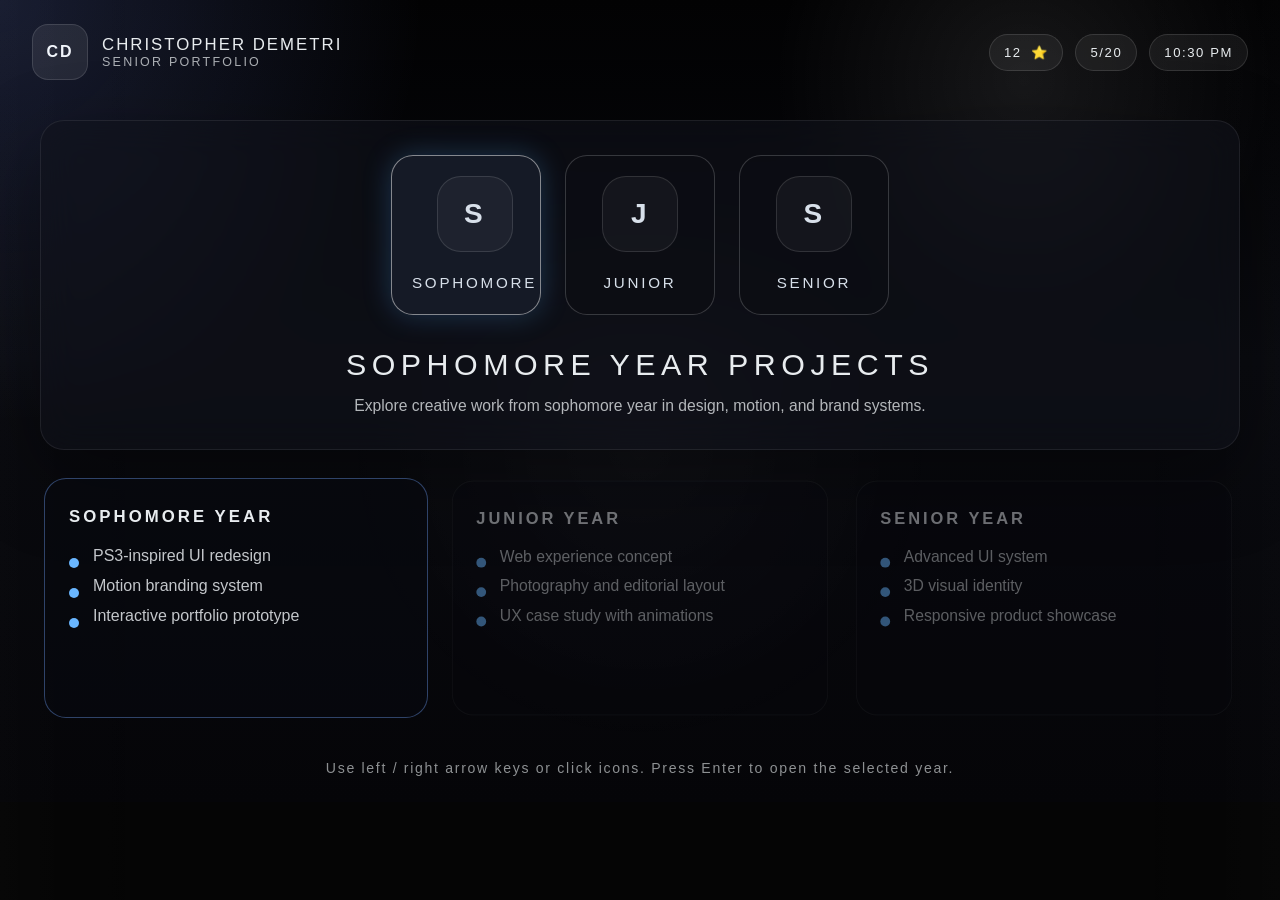
==== index.html @ c3698397 "first commit" ====
<!DOCTYPE html>
<html lang="en">
<head>
  <meta charset="UTF-8">
  <meta name="viewport" content="width=device-width, initial-scale=1.0">
  <title>Christopher Demetri Portfolio</title>
  <link rel="stylesheet" href="style.css">
</head>
<body>
  <div class="background-layer"></div>
  <header class="topbar">
    <div class="profile-block">
      <div class="profile-icon">CD</div>
      <div>
        <div class="profile-name">Christopher Demetri</div>
        <div class="profile-sub">Senior Portfolio</div>
      </div>
    </div>
    <div class="status-block">
      <div class="status-chip">12 <span>⭐</span></div>
      <div class="status-chip">5/20</div>
      <div class="status-chip">10:30 PM</div>
    </div>
  </header>

  <main class="home-screen">
    <section class="xmb-panel">
      <div class="xmb-row" role="list">
        <button class="xmb-item selected" data-year="sophomore" aria-selected="true" role="listitem">
          <span class="xmb-icon">S</span>
          <span class="xmb-label">Sophomore</span>
        </button>
        <button class="xmb-item" data-year="junior" role="listitem">
          <span class="xmb-icon">J</span>
          <span class="xmb-label">Junior</span>
        </button>
        <button class="xmb-item" data-year="senior" role="listitem">
          <span class="xmb-icon">S</span>
          <span class="xmb-label">Senior</span>
        </button>
      </div>

      <div class="xmb-detail">
        <div class="xmb-hero">Sophomore Year Projects</div>
        <div class="xmb-copy">Explore creative work from sophomore year in design, motion, and brand systems.</div>
      </div>
    </section>

    <section class="project-grid">
      <article class="project-card active" data-year="sophomore">
        <h2>SOPHOMORE YEAR</h2>
        <ul>
          <li>PS3-inspired UI redesign</li>
          <li>Motion branding system</li>
          <li>Interactive portfolio prototype</li>
        </ul>
      </article>

      <article class="project-card" data-year="junior">
        <h2>JUNIOR YEAR</h2>
        <ul>
          <li>Web experience concept</li>
          <li>Photography and editorial layout</li>
          <li>UX case study with animations</li>
        </ul>
      </article>

      <article class="project-card" data-year="senior">
        <h2>SENIOR YEAR</h2>
        <ul>
          <li>Advanced UI system</li>
          <li>3D visual identity</li>
          <li>Responsive product showcase</li>
        </ul>
      </article>
    </section>
  </main>

  <footer class="footer-bar">Use left / right arrow keys or click icons. Press Enter to open the selected year.</footer>

  <script src="script.js"></script>
</body>
</html>
---- style.css ----
:root {
  color-scheme: dark;
  font-family: "Titillium Web", "Segoe UI", sans-serif;
  background: #050505;
  color: #e8ecef;
}

* {
  box-sizing: border-box;
}

html, body {
  margin: 0;
  min-height: 100%;
}

body {
  background: radial-gradient(circle at top left, rgba(120, 146, 255, 0.18), transparent 28%),
              radial-gradient(circle at 80% 10%, rgba(255, 255, 255, 0.08), transparent 20%),
              linear-gradient(180deg, #020203 0%, #090a0f 45%, #050508 100%);
  overflow-x: hidden;
}

.background-layer {
  position: fixed;
  inset: 0;
  background-image: radial-gradient(circle at center, rgba(255,255,255,0.06), transparent 40%),
                    linear-gradient(90deg, rgba(255,255,255,0.02) 0%, transparent 14%, transparent 86%, rgba(255,255,255,0.02) 100%);
  opacity: 0.6;
  pointer-events: none;
}

body::before {
  content: "";
  position: fixed;
  inset: 0;
  background: repeating-linear-gradient(180deg, rgba(255,255,255,0.02) 0, rgba(255,255,255,0.02) 1px, transparent 1px, transparent 24px);
  opacity: 0.08;
  pointer-events: none;
}

.topbar {
  position: relative;
  display: flex;
  justify-content: space-between;
  align-items: center;
  padding: 24px 32px 12px;
  z-index: 1;
}

.profile-block {
  display: flex;
  align-items: center;
  gap: 14px;
}

.profile-icon {
  width: 56px;
  height: 56px;
  border-radius: 16px;
  display: grid;
  place-items: center;
  background: rgba(255,255,255,0.08);
  border: 1px solid rgba(255,255,255,0.12);
  color: #f1f5fb;
  font-weight: 700;
  letter-spacing: 0.12em;
}

.profile-name {
  font-size: 1.05rem;
  letter-spacing: 0.12em;
  text-transform: uppercase;
}

.profile-sub {
  font-size: 0.78rem;
  color: rgba(232,236,239,0.72);
  letter-spacing: 0.18em;
  text-transform: uppercase;
}

.status-block {
  display: flex;
  gap: 12px;
  flex-wrap: wrap;
}

.status-chip {
  background: rgba(255,255,255,0.06);
  border: 1px solid rgba(255,255,255,0.12);
  padding: 10px 14px;
  border-radius: 999px;
  font-size: 0.82rem;
  letter-spacing: 0.12em;
}

.status-chip span {
  margin-left: 4px;
}

.home-screen {
  position: relative;
  padding: 28px 32px 0;
  z-index: 1;
}

.xmb-panel {
  position: relative;
  padding: 34px 28px 30px;
  margin: 0 auto 28px;
  max-width: 1200px;
  background: rgba(17,19,28,0.55);
  border: 1px solid rgba(255,255,255,0.08);
  border-radius: 24px;
  backdrop-filter: blur(18px);
  box-shadow: 0 28px 80px rgba(0,0,0,0.34);
}

.xmb-row {
  display: flex;
  justify-content: center;
  gap: 24px;
  margin-bottom: 32px;
}

.xmb-item {
  border: 1px solid rgba(255,255,255,0.18);
  background: rgba(12,14,21,0.75);
  color: #d8e0ea;
  width: 150px;
  min-height: 160px;
  border-radius: 22px;
  padding: 20px;
  display: grid;
  grid-template-rows: auto 1fr;
  align-items: center;
  justify-items: center;
  gap: 18px;
  transition: transform 0.28s ease, border-color 0.28s ease, background 0.28s ease, box-shadow 0.28s ease;
  cursor: pointer;
}

.xmb-item:hover,
.xmb-item:focus-visible {
  transform: translateY(-6px) scale(1.02);
  border-color: rgba(109,180,255,0.48);
  background: rgba(23,29,42,0.92);
}

.xmb-item.selected {
  border-color: rgba(255,255,255,0.48);
  box-shadow: 0 0 28px rgba(76,170,255,0.25);
  background: rgba(22,28,40,0.96);
}

.xmb-icon {
  width: 76px;
  height: 76px;
  border-radius: 24px;
  display: grid;
  place-items: center;
  border: 1px solid rgba(255,255,255,0.12);
  background: rgba(255,255,255,0.04);
  font-size: 1.75rem;
  font-weight: 800;
  letter-spacing: 0.08em;
}

.xmb-label {
  font-size: 0.95rem;
  letter-spacing: 0.18em;
  text-transform: uppercase;
}

.xmb-detail {
  text-align: center;
}

.xmb-hero {
  font-size: clamp(1.9rem, 2.1vw, 2.5rem);
  letter-spacing: 0.18em;
  text-transform: uppercase;
  margin-bottom: 10px;
}

.xmb-copy {
  max-width: 760px;
  margin: 0 auto;
  font-size: 0.98rem;
  line-height: 1.75;
  color: rgba(232,236,239,0.76);
}

.project-grid {
  display: grid;
  grid-template-columns: repeat(3, minmax(220px, 1fr));
  gap: 20px;
  max-width: 1200px;
  margin: 0 auto 42px;
  padding: 0 4px;
}

.project-card {
  background: rgba(8,10,16,0.68);
  border: 1px solid rgba(255,255,255,0.08);
  border-radius: 22px;
  padding: 28px 24px;
  min-height: 240px;
  opacity: 0.45;
  transform: scale(0.98);
  transition: transform 0.24s ease, opacity 0.24s ease, border-color 0.24s ease;
}

.project-card.active {
  opacity: 1;
  transform: scale(1);
  border-color: rgba(114,163,255,0.38);
}

.project-card h2 {
  margin-top: 0;
  font-size: 1.05rem;
  letter-spacing: 0.18em;
  text-transform: uppercase;
  margin-bottom: 20px;
}

.project-card ul {
  list-style: none;
  padding: 0;
  margin: 0;
  display: grid;
  gap: 12px;
}

.project-card li {
  position: relative;
  padding-left: 24px;
  color: rgba(232,236,239,0.84);
}

.project-card li::before {
  content: "";
  position: absolute;
  left: 0;
  top: 0.65rem;
  width: 10px;
  height: 10px;
  border-radius: 50%;
  background: #69b6ff;
}

.footer-bar {
  text-align: center;
  color: rgba(232,236,239,0.6);
  font-size: 0.88rem;
  padding-bottom: 26px;
  letter-spacing: 0.12em;
}

@media (max-width: 900px) {
  .project-grid {
    grid-template-columns: 1fr;
  }

  .xmb-row {
    flex-wrap: wrap;
  }

  .xmb-item {
    width: calc(50% - 12px);
  }
}

@media (max-width: 640px) {
  .topbar {
    flex-direction: column;
    align-items: flex-start;
    gap: 18px;
  }

  .xmb-item {
    width: 100%;
  }
}
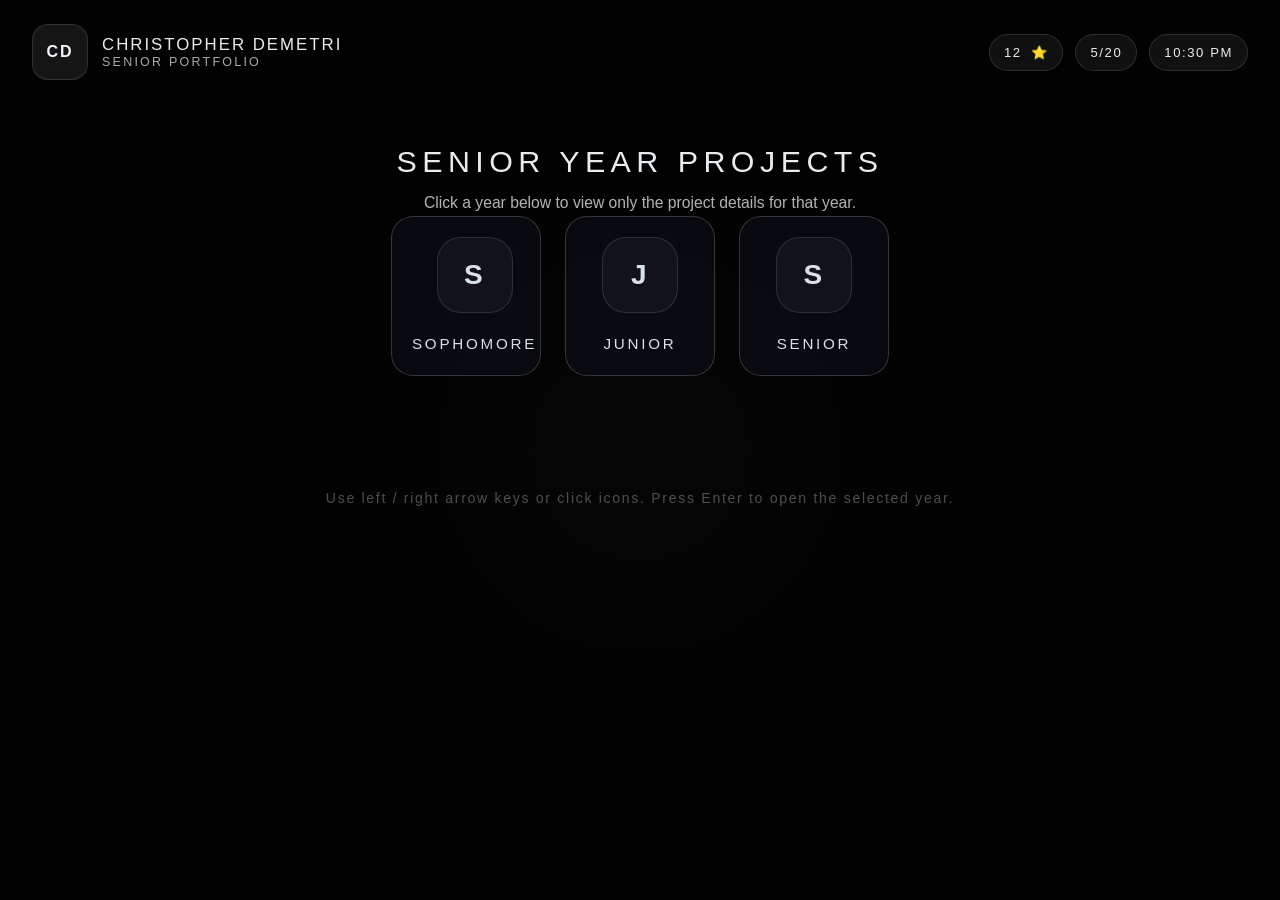
==== commit b45c234b: "styling and changing positions" ====
--- a/index.html
+++ b/index.html
@@ -25,29 +25,29 @@
 
   <main class="home-screen">
     <section class="xmb-panel">
+      <div class="xmb-detail">
+        <div class="xmb-hero">Senior Year Projects</div>
+        <div class="xmb-copy">Click a year below to view only the project details for that year.</div>
+      </div>
+
       <div class="xmb-row" role="list">
-        <button class="xmb-item selected" data-year="sophomore" aria-selected="true" role="listitem">
+        <button class="xmb-item" data-year="sophomore" aria-selected="false" role="listitem">
           <span class="xmb-icon">S</span>
           <span class="xmb-label">Sophomore</span>
         </button>
-        <button class="xmb-item" data-year="junior" role="listitem">
+        <button class="xmb-item" data-year="junior" aria-selected="false" role="listitem">
           <span class="xmb-icon">J</span>
           <span class="xmb-label">Junior</span>
         </button>
-        <button class="xmb-item" data-year="senior" role="listitem">
+        <button class="xmb-item" data-year="senior" aria-selected="false" role="listitem">
           <span class="xmb-icon">S</span>
           <span class="xmb-label">Senior</span>
         </button>
       </div>
-
-      <div class="xmb-detail">
-        <div class="xmb-hero">Sophomore Year Projects</div>
-        <div class="xmb-copy">Explore creative work from sophomore year in design, motion, and brand systems.</div>
-      </div>
     </section>
 
     <section class="project-grid">
-      <article class="project-card active" data-year="sophomore">
+      <article class="project-card" data-year="sophomore">
         <h2>SOPHOMORE YEAR</h2>
         <ul>
           <li>PS3-inspired UI redesign</li>
--- a/style.css
+++ b/style.css
@@ -15,10 +15,20 @@
 }
 
 body {
-  background: radial-gradient(circle at top left, rgba(120, 146, 255, 0.18), transparent 28%),
-              radial-gradient(circle at 80% 10%, rgba(255, 255, 255, 0.08), transparent 20%),
-              linear-gradient(180deg, #020203 0%, #090a0f 45%, #050508 100%);
+  background: url("https://images-wixmp-ed30a86b8c4ca887773594c2.wixmp.com/i/863388bc-5f24-49cb-8ce6-59f63fd2017a/dsvduv-ff21524e-36ce-48b9-b0cc-18cbed5b9bc9.jpg") center/cover fixed no-repeat;
+  color: #e8ecef;
   overflow-x: hidden;
+  min-height: 100vh;
+  position: relative;
+}
+
+body::after {
+  content: "";
+  position: fixed;
+  inset: 0;
+  background: rgba(0, 0, 0, 0.46);
+  pointer-events: none;
+  z-index: 0;
 }
 
 .background-layer {
@@ -26,7 +36,7 @@
   inset: 0;
   background-image: radial-gradient(circle at center, rgba(255,255,255,0.06), transparent 40%),
                     linear-gradient(90deg, rgba(255,255,255,0.02) 0%, transparent 14%, transparent 86%, rgba(255,255,255,0.02) 100%);
-  opacity: 0.6;
+  opacity: 0.5;
   pointer-events: none;
 }
 
@@ -107,14 +117,9 @@
 
 .xmb-panel {
   position: relative;
-  padding: 34px 28px 30px;
+  padding: 24px 0 12px;
   margin: 0 auto 28px;
   max-width: 1200px;
-  background: rgba(17,19,28,0.55);
-  border: 1px solid rgba(255,255,255,0.08);
-  border-radius: 24px;
-  backdrop-filter: blur(18px);
-  box-shadow: 0 28px 80px rgba(0,0,0,0.34);
 }
 
 .xmb-row {
@@ -194,27 +199,29 @@
 
 .project-grid {
   display: grid;
-  grid-template-columns: repeat(3, minmax(220px, 1fr));
+  grid-template-columns: 1fr;
   gap: 20px;
-  max-width: 1200px;
+  max-width: 760px;
   margin: 0 auto 42px;
   padding: 0 4px;
 }
 
 .project-card {
-  background: rgba(8,10,16,0.68);
+  display: none;
+  background: rgba(8,10,16,0.78);
   border: 1px solid rgba(255,255,255,0.08);
   border-radius: 22px;
   padding: 28px 24px;
-  min-height: 240px;
-  opacity: 0.45;
-  transform: scale(0.98);
-  transition: transform 0.24s ease, opacity 0.24s ease, border-color 0.24s ease;
+  width: 100%;
+  transition: opacity 0.24s ease, transform 0.24s ease, border-color 0.24s ease;
+  opacity: 0;
+  transform: translateY(10px);
 }
 
 .project-card.active {
+  display: block;
   opacity: 1;
-  transform: scale(1);
+  transform: translateY(0);
   border-color: rgba(114,163,255,0.38);
 }
 
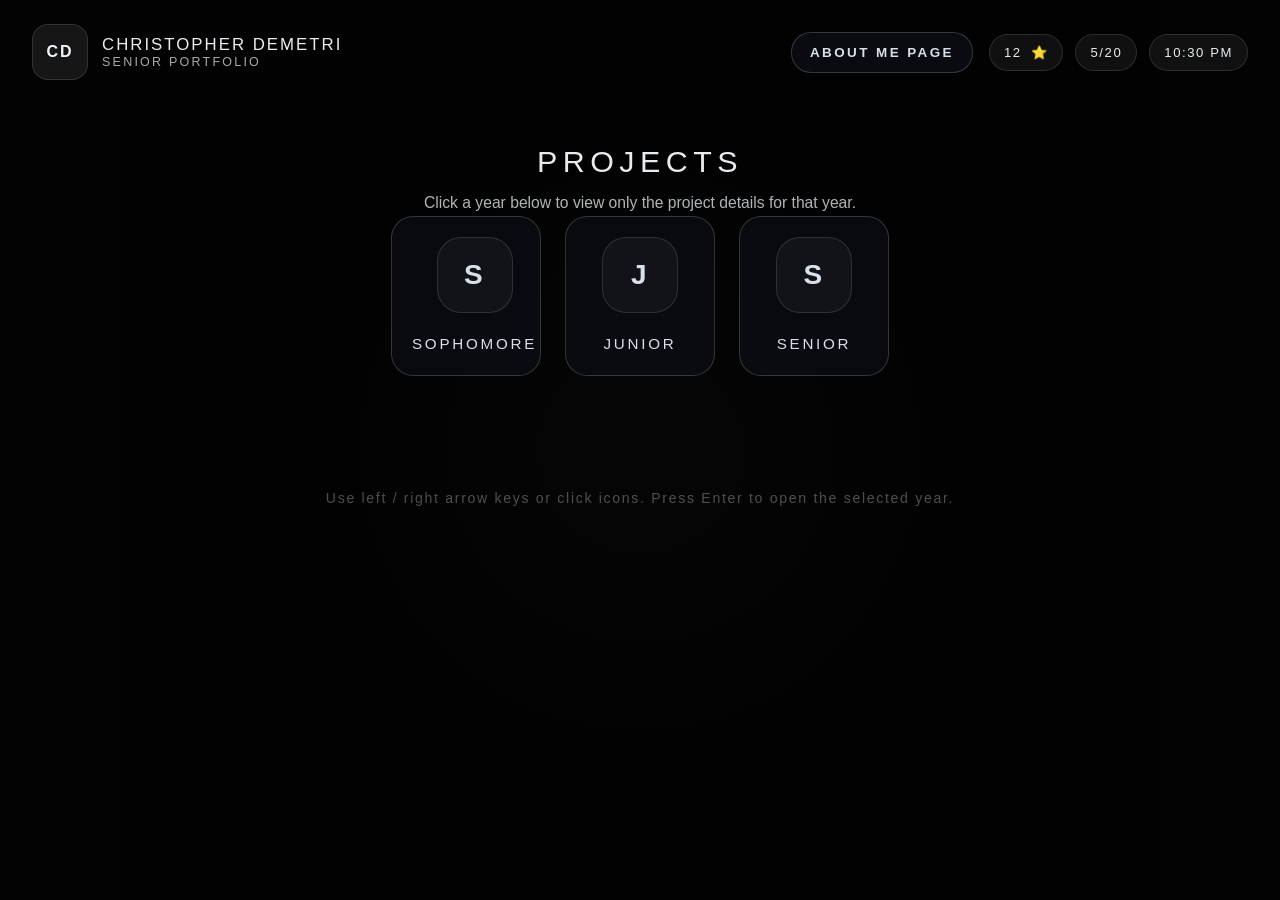
==== commit 592a0700: "websites showing up there" ====
--- a/index.html
+++ b/index.html
@@ -16,17 +16,20 @@
         <div class="profile-sub">Senior Portfolio</div>
       </div>
     </div>
-    <div class="status-block">
-      <div class="status-chip">12 <span>⭐</span></div>
-      <div class="status-chip">5/20</div>
-      <div class="status-chip">10:30 PM</div>
+    <div class="topbar-right">
+      <a class="topbar-button" href="about.html">About Me Page</a>
+      <div class="status-block">
+        <div class="status-chip">12 <span>⭐</span></div>
+        <div class="status-chip">5/20</div>
+        <div class="status-chip">10:30 PM</div>
+      </div>
     </div>
   </header>
 
   <main class="home-screen">
     <section class="xmb-panel">
       <div class="xmb-detail">
-        <div class="xmb-hero">Senior Year Projects</div>
+        <div class="xmb-hero">Projects</div>
         <div class="xmb-copy">Click a year below to view only the project details for that year.</div>
       </div>
 
@@ -49,29 +52,17 @@
     <section class="project-grid">
       <article class="project-card" data-year="sophomore">
         <h2>SOPHOMORE YEAR</h2>
-        <ul>
-          <li>PS3-inspired UI redesign</li>
-          <li>Motion branding system</li>
-          <li>Interactive portfolio prototype</li>
-        </ul>
+        <div class="project-countdown"></div>
       </article>
 
       <article class="project-card" data-year="junior">
         <h2>JUNIOR YEAR</h2>
-        <ul>
-          <li>Web experience concept</li>
-          <li>Photography and editorial layout</li>
-          <li>UX case study with animations</li>
-        </ul>
+        <div class="project-images"></div>
       </article>
 
       <article class="project-card" data-year="senior">
         <h2>SENIOR YEAR</h2>
-        <ul>
-          <li>Advanced UI system</li>
-          <li>3D visual identity</li>
-          <li>Responsive product showcase</li>
-        </ul>
+        <div class="project-images"></div>
       </article>
     </section>
   </main>
--- a/style.css
+++ b/style.css
@@ -56,6 +56,38 @@
   align-items: center;
   padding: 24px 32px 12px;
   z-index: 1;
+}
+
+.topbar-right {
+  display: flex;
+  align-items: center;
+  gap: 16px;
+  flex-wrap: wrap;
+}
+
+.topbar-button {
+  display: inline-flex;
+  align-items: center;
+  justify-content: center;
+  min-width: 170px;
+  padding: 12px 18px;
+  border-radius: 20px;
+  border: 1px solid rgba(255,255,255,0.18);
+  background: rgba(12,14,21,0.8);
+  color: #d8e0ea;
+  text-decoration: none;
+  text-transform: uppercase;
+  letter-spacing: 0.18em;
+  font-weight: 700;
+  font-size: 0.84rem;
+  transition: transform 0.22s ease, border-color 0.22s ease, background 0.22s ease, box-shadow 0.22s ease;
+}
+
+.topbar-button:hover,
+.topbar-button:focus-visible {
+  transform: translateY(-2px);
+  border-color: rgba(109,180,255,0.48);
+  background: rgba(23,29,42,0.95);
 }
 
 .profile-block {
@@ -258,6 +290,89 @@
   background: #69b6ff;
 }
 
+.project-images {
+  display: grid;
+  grid-template-columns: repeat(auto-fit, minmax(220px, 1fr));
+  gap: 18px;
+  margin-top: 16px;
+}
+
+.project-image-card {
+  display: grid;
+  grid-template-rows: 1fr auto;
+  border-radius: 18px;
+  overflow: hidden;
+  background: rgba(255,255,255,0.05);
+  border: 1px solid rgba(255,255,255,0.1);
+  transition: transform 0.25s ease, border-color 0.25s ease, box-shadow 0.25s ease;
+}
+
+.project-image-card:hover,
+.project-image-card:focus-visible {
+  transform: translateY(-4px);
+  border-color: rgba(109,180,255,0.45);
+  box-shadow: 0 18px 38px rgba(0,0,0,0.18);
+}
+
+.project-image-card img {
+  width: 100%;
+  height: 190px;
+  object-fit: cover;
+  display: block;
+}
+
+.project-image-card span {
+  display: block;
+  padding: 14px 16px;
+  color: #eef4ff;
+  font-weight: 700;
+  letter-spacing: 0.02em;
+  background: rgba(0,0,0,0.09);
+}
+
+.project-countdown {
+  display: grid;
+  gap: 18px;
+  margin-top: 16px;
+}
+
+.countdown-label {
+  font-size: 1rem;
+  letter-spacing: 0.12em;
+  text-transform: uppercase;
+  color: rgba(232,236,239,0.85);
+}
+
+.countdown-clock {
+  display: grid;
+  grid-template-columns: repeat(4, minmax(72px, 1fr));
+  gap: 14px;
+}
+
+.countdown-block {
+  background: rgba(255,255,255,0.06);
+  border: 1px solid rgba(255,255,255,0.12);
+  border-radius: 18px;
+  padding: 18px 12px;
+  text-align: center;
+}
+
+.countdown-value {
+  display: block;
+  font-size: 2rem;
+  font-weight: 700;
+  color: #f7fbff;
+  line-height: 1;
+}
+
+.countdown-block small {
+  display: block;
+  margin-top: 8px;
+  color: rgba(232,236,239,0.72);
+  letter-spacing: 0.06em;
+  text-transform: uppercase;
+}
+
 .footer-bar {
   text-align: center;
   color: rgba(232,236,239,0.6);
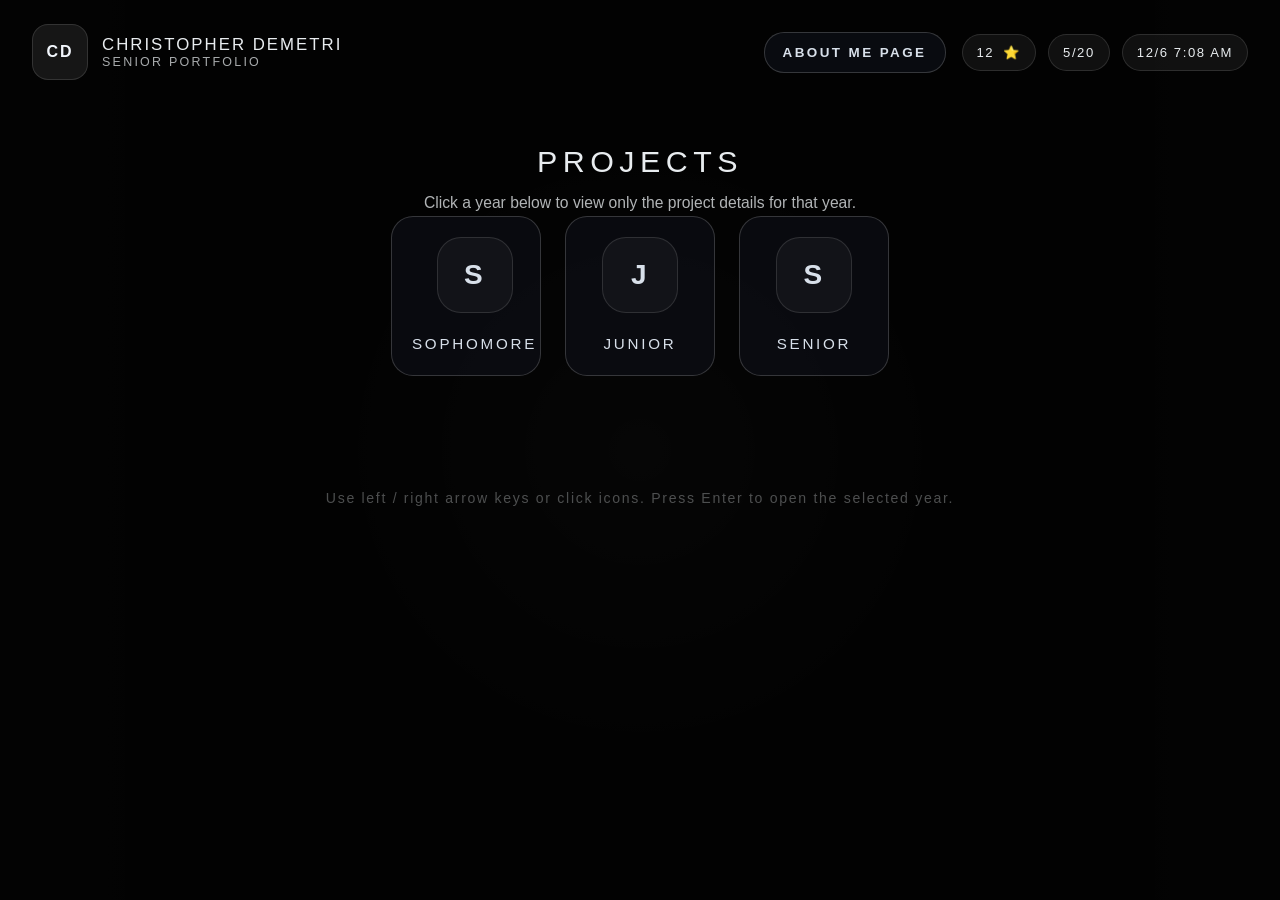
==== commit 8ac7b698: "nine" ====
--- a/index.html
+++ b/index.html
@@ -8,6 +8,7 @@
 </head>
 <body>
   <div class="background-layer"></div>
+  <div id="sparkle-background" aria-hidden="true"></div>
   <header class="topbar">
     <div class="profile-block">
       <div class="profile-icon">CD</div>
@@ -21,7 +22,7 @@
       <div class="status-block">
         <div class="status-chip">12 <span>⭐</span></div>
         <div class="status-chip">5/20</div>
-        <div class="status-chip">10:30 PM</div>
+        <div class="status-chip" id="status-datetime" aria-live="polite"></div>
       </div>
     </div>
   </header>
--- a/style.css
+++ b/style.css
@@ -38,6 +38,58 @@
                     linear-gradient(90deg, rgba(255,255,255,0.02) 0%, transparent 14%, transparent 86%, rgba(255,255,255,0.02) 100%);
   opacity: 0.5;
   pointer-events: none;
+  z-index: 0;
+}
+
+#sparkle-background {
+  position: fixed;
+  inset: 0;
+  z-index: 1;
+  pointer-events: none;
+  overflow: hidden;
+}
+
+.sparkle {
+  position: absolute;
+  top: var(--sparkle-start, -10vh);
+  left: var(--sparkle-left, 0%);
+  width: var(--sparkle-size, 8px);
+  height: var(--sparkle-size, 8px);
+  border-radius: 50%;
+  background: radial-gradient(circle, rgba(255,255,255,1) 0%, rgba(212,212,212,0.75) 45%, rgba(255,255,255,0.05) 100%);
+  filter: drop-shadow(0 0 8px rgba(255,255,255,0.24));
+  opacity: 0;
+  transform: translate3d(0, 0, 0) scale(var(--sparkle-scale, 1));
+  animation: sparkle-fall var(--sparkle-duration, 18s) linear infinite,
+             sparkle-shimmer var(--sparkle-twinkle, 2.8s) ease-in-out infinite alternate;
+}
+
+@keyframes sparkle-fall {
+  0% {
+    transform: translate3d(0, -8vh, 0) scale(var(--sparkle-scale, 1));
+    opacity: 0;
+  }
+  12% {
+    opacity: 1;
+  }
+  55% {
+    transform: translate3d(var(--sparkle-drift-x, 0px), 44vh, 0) scale(var(--sparkle-scale, 1));
+  }
+  100% {
+    transform: translate3d(calc(var(--sparkle-drift-x, 0px) * 1.2), 112vh, 0) scale(var(--sparkle-scale, 1));
+    opacity: 0;
+  }
+}
+
+@keyframes sparkle-shimmer {
+  0%, 100% {
+    opacity: 0.22;
+    filter: drop-shadow(0 0 4px rgba(255,255,255,0.18));
+  }
+  50% {
+    opacity: 1;
+    filter: drop-shadow(0 0 16px rgba(255,255,255,0.92));
+  }
 }
 
 body::before {
@@ -373,6 +425,45 @@
   text-transform: uppercase;
 }
 
+/* About page styles */
+.about-page .about-title {
+  text-align: center;
+  font-size: clamp(1.6rem, 2.4vw, 2.2rem);
+  letter-spacing: 0.12em;
+  text-transform: uppercase;
+  margin-top: 8px;
+  margin-bottom: 18px;
+}
+
+.about-container {
+  max-width: 1100px;
+  margin: 0 auto 48px;
+  display: grid;
+  grid-template-columns: 1fr 420px;
+  gap: 28px;
+  align-items: center;
+  padding: 0 12px;
+}
+
+.about-text {
+  color: rgba(232,236,239,0.9);
+  font-size: 1.02rem;
+  line-height: 1.8;
+}
+
+.about-text p {
+  margin: 0 0 14px;
+}
+
+.about-image img {
+  width: 100%;
+  height: auto;
+  border-radius: 16px;
+  border: 1px solid rgba(255,255,255,0.08);
+  box-shadow: 0 8px 28px rgba(0,0,0,0.45);
+  display: block;
+}
+
 .footer-bar {
   text-align: center;
   color: rgba(232,236,239,0.6);
@@ -386,6 +477,11 @@
     grid-template-columns: 1fr;
   }
 
+  .about-container {
+    grid-template-columns: 1fr;
+    padding: 0 8px;
+  }
+
   .xmb-row {
     flex-wrap: wrap;
   }
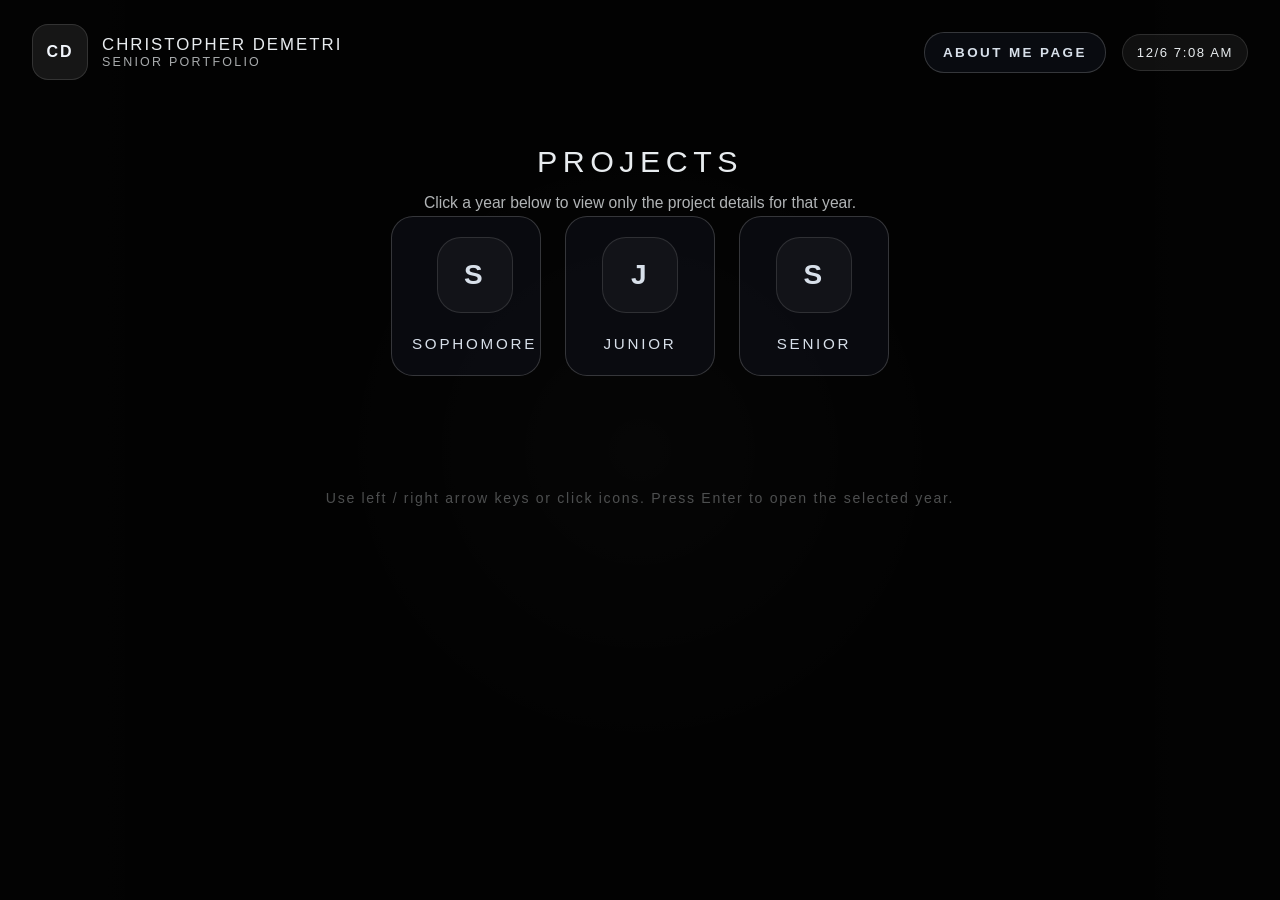
==== commit 3546027c: "pls" ====
--- a/index.html
+++ b/index.html
@@ -20,8 +20,6 @@
     <div class="topbar-right">
       <a class="topbar-button" href="about.html">About Me Page</a>
       <div class="status-block">
-        <div class="status-chip">12 <span>⭐</span></div>
-        <div class="status-chip">5/20</div>
         <div class="status-chip" id="status-datetime" aria-live="polite"></div>
       </div>
     </div>
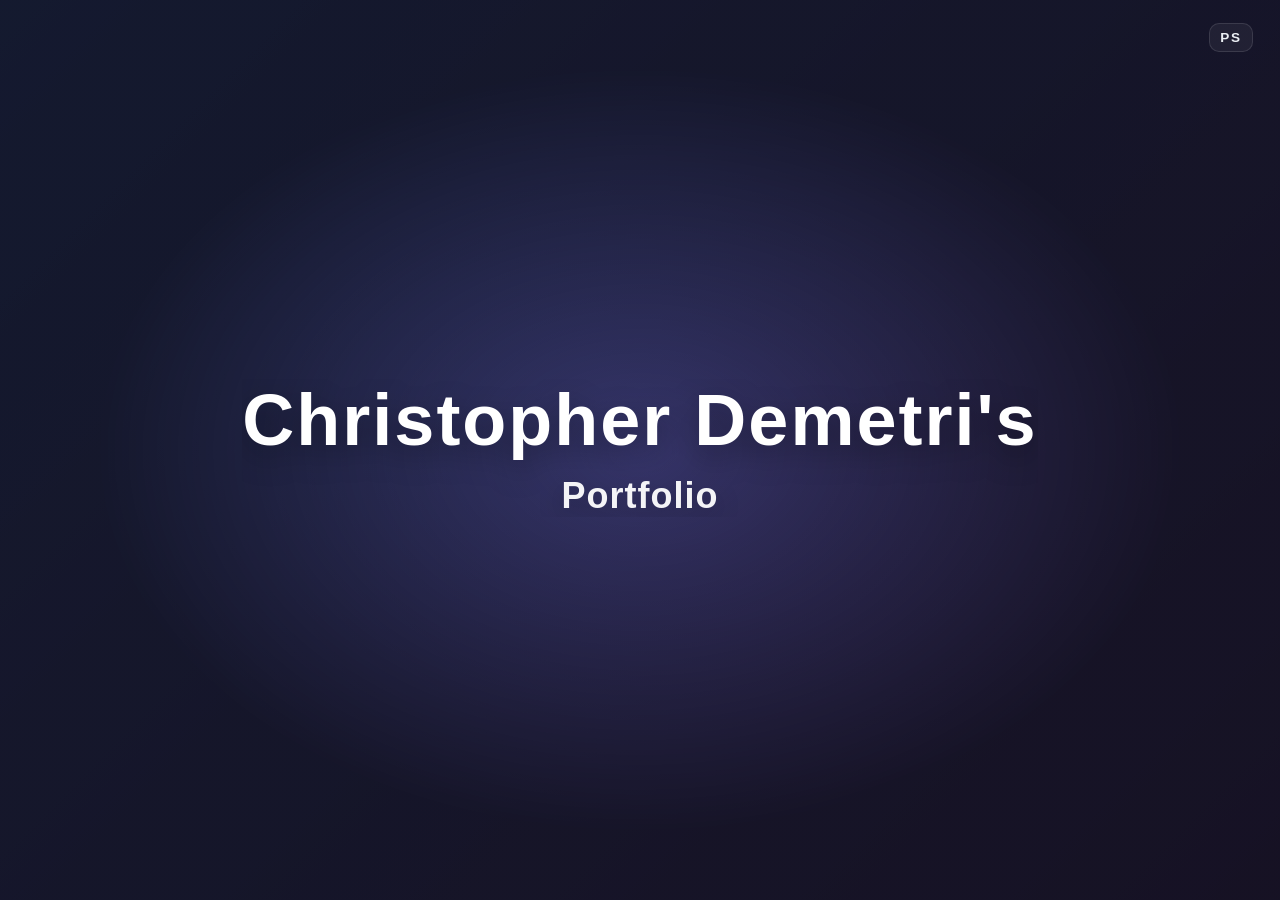
==== commit fe45fe27: "commit" ====
--- a/index.html
+++ b/index.html
@@ -9,6 +9,18 @@
 <body>
   <div class="background-layer"></div>
   <div id="sparkle-background" aria-hidden="true"></div>
+  <!-- Redirect root to land.html so the landing screen is the first thing visitors see -->
+  <script>
+    (function() {
+      const params = new URLSearchParams(location.search);
+      const skip = params.has('skipLand');
+      const ref = document.referrer || '';
+      const onRoot = location.pathname === '/' || /index\.html?$/.test(location.pathname);
+      if (onRoot && !skip && !/land\.html/.test(ref)) {
+        location.replace('land.html');
+      }
+    })();
+  </script>
   <header class="topbar">
     <div class="profile-block">
       <div class="profile-icon">CD</div>
--- a/style.css
+++ b/style.css
@@ -1,3 +1,5 @@
+@import url("https://fonts.googleapis.com/css2?family=Orbitron:wght@500;700&display=swap");
+
 :root {
   color-scheme: dark;
   font-family: "Titillium Web", "Segoe UI", sans-serif;
@@ -291,22 +293,28 @@
 }
 
 .project-card {
-  display: none;
+  /* Hidden by collapsing height and reducing padding so layout doesn't jump */
+  display: block;
+  max-height: 0;
+  overflow: hidden;
   background: rgba(8,10,16,0.78);
   border: 1px solid rgba(255,255,255,0.08);
   border-radius: 22px;
-  padding: 28px 24px;
+  padding: 0 24px;
   width: 100%;
-  transition: opacity 0.24s ease, transform 0.24s ease, border-color 0.24s ease;
+  transition: max-height 340ms ease, opacity 260ms ease, transform 260ms cubic-bezier(.2,.9,.3,1), padding 260ms ease, border-color 260ms ease;
   opacity: 0;
   transform: translateY(10px);
+  pointer-events: none;
 }
 
 .project-card.active {
-  display: block;
+  max-height: 1200px; /* large enough to fit content */
+  padding: 28px 24px;
   opacity: 1;
   transform: translateY(0);
   border-color: rgba(114,163,255,0.38);
+  pointer-events: auto;
 }
 
 .project-card h2 {
@@ -390,10 +398,104 @@
 
 .countdown-label {
   font-size: 1rem;
+  letter-spacing: 0.04em;
+  text-transform: none;
+  color: #ff4d4d;
+  font-weight: 700;
+}
+
+/* About page fade-in */
+.about-container .about-text,
+.about-container .about-image {
+  opacity: 0;
+  transform: translateX(-14px);
+  transition: opacity 420ms cubic-bezier(.2,.9,.3,1), transform 420ms cubic-bezier(.2,.9,.3,1);
+}
+
+.about-container.fade-in .about-text {
+  opacity: 1;
+  transform: translateX(0);
+  transition-delay: 80ms;
+}
+
+.about-container.fade-in .about-image {
+  opacity: 1;
+  transform: translateX(0);
+  transition-delay: 180ms;
+}
+
+/* Skills panel (PlayStation-like boxed UI) */
+.skills-panel {
+  margin: 22px auto 0;
+  max-width: 920px;
+  padding: 6px 4px 12px;
+  opacity: 0;
+  transform: translateY(8px);
+  transition: opacity 420ms cubic-bezier(.2,.9,.3,1), transform 420ms cubic-bezier(.2,.9,.3,1);
+}
+
+.skills-title {
+  font-size: 1.2rem;
+  font-weight: 700;
+  text-transform: uppercase;
+  letter-spacing: 0.18em;
+  color: rgba(232,236,239,0.92);
+  margin: 0 0 14px;
+  text-align: center;
+}
+
+.skills-grid {
+  display: grid;
+  grid-template-columns: repeat(auto-fit, minmax(220px, 1fr));
+  gap: 14px;
+}
+
+.skill-box {
+  background: rgba(12,14,21,0.78);
+  border: 1px solid rgba(255,255,255,0.06);
+  border-radius: 14px;
+  padding: 14px 16px;
+  box-shadow: 0 8px 28px rgba(2,6,12,0.45);
+  transition: transform 220ms ease, border-color 220ms ease, box-shadow 220ms ease, opacity 260ms ease, transform 260ms ease;
+  opacity: 0;
+  transform: translateY(8px);
+}
+
+.skill-box h4 {
+  margin: 0 0 6px 0;
+  font-size: 0.88rem;
+  text-transform: uppercase;
   letter-spacing: 0.12em;
-  text-transform: uppercase;
-  color: rgba(232,236,239,0.85);
-}
+}
+
+.skill-box p {
+  margin: 0;
+  color: rgba(232,236,239,0.86);
+  font-size: 0.96rem;
+  line-height: 1.35;
+}
+
+.skill-box:hover,
+.skill-box:focus-within {
+  transform: translateY(-6px);
+  border-color: rgba(109,180,255,0.48);
+  box-shadow: 0 18px 48px rgba(76,170,255,0.08);
+}
+
+/* Fade-in when triggered */
+.skills-panel.fade-in {
+  opacity: 1;
+  transform: translateY(0);
+}
+
+.skills-panel.fade-in .skill-box {
+  opacity: 1;
+  transform: translateY(0);
+}
+
+.skills-panel.fade-in .skills-grid .skill-box:nth-child(1) { transition-delay: 220ms; }
+.skills-panel.fade-in .skills-grid .skill-box:nth-child(2) { transition-delay: 320ms; }
+.skills-panel.fade-in .skills-grid .skill-box:nth-child(3) { transition-delay: 420ms; }
 
 .countdown-clock {
   display: grid;
@@ -426,13 +528,19 @@
 }
 
 /* About page styles */
+.about-page {
+  font-family: "Orbitron", "Segoe UI", sans-serif;
+}
+
 .about-page .about-title {
   text-align: center;
-  font-size: clamp(1.6rem, 2.4vw, 2.2rem);
-  letter-spacing: 0.12em;
+  font-size: clamp(2rem, 3vw, 3rem);
+  letter-spacing: 0.18em;
   text-transform: uppercase;
   margin-top: 8px;
-  margin-bottom: 18px;
+  margin-bottom: 20px;
+  font-weight: 700;
+  color: #ffffff;
 }
 
 .about-container {
@@ -441,14 +549,35 @@
   display: grid;
   grid-template-columns: 1fr 420px;
   gap: 28px;
-  align-items: center;
+  align-items: start;
   padding: 0 12px;
 }
 
 .about-text {
-  color: rgba(232,236,239,0.9);
-  font-size: 1.02rem;
-  line-height: 1.8;
+  position: relative;
+  color: #eef4ff;
+  font-size: 1.08rem;
+  line-height: 1.9;
+  background: rgba(5, 12, 40, 0.78);
+  border: 1px solid rgba(124, 162, 255, 0.22);
+  border-radius: 28px;
+  padding: 32px;
+  box-shadow: 0 24px 56px rgba(0, 0, 0, 0.42);
+  overflow: hidden;
+}
+
+.about-text::before {
+  content: "";
+  position: absolute;
+  inset: 0;
+  background: linear-gradient(135deg, rgba(82, 146, 255, 0.16), transparent 42%);
+  pointer-events: none;
+  z-index: 0;
+}
+
+.about-text > * {
+  position: relative;
+  z-index: 1;
 }
 
 .about-text p {
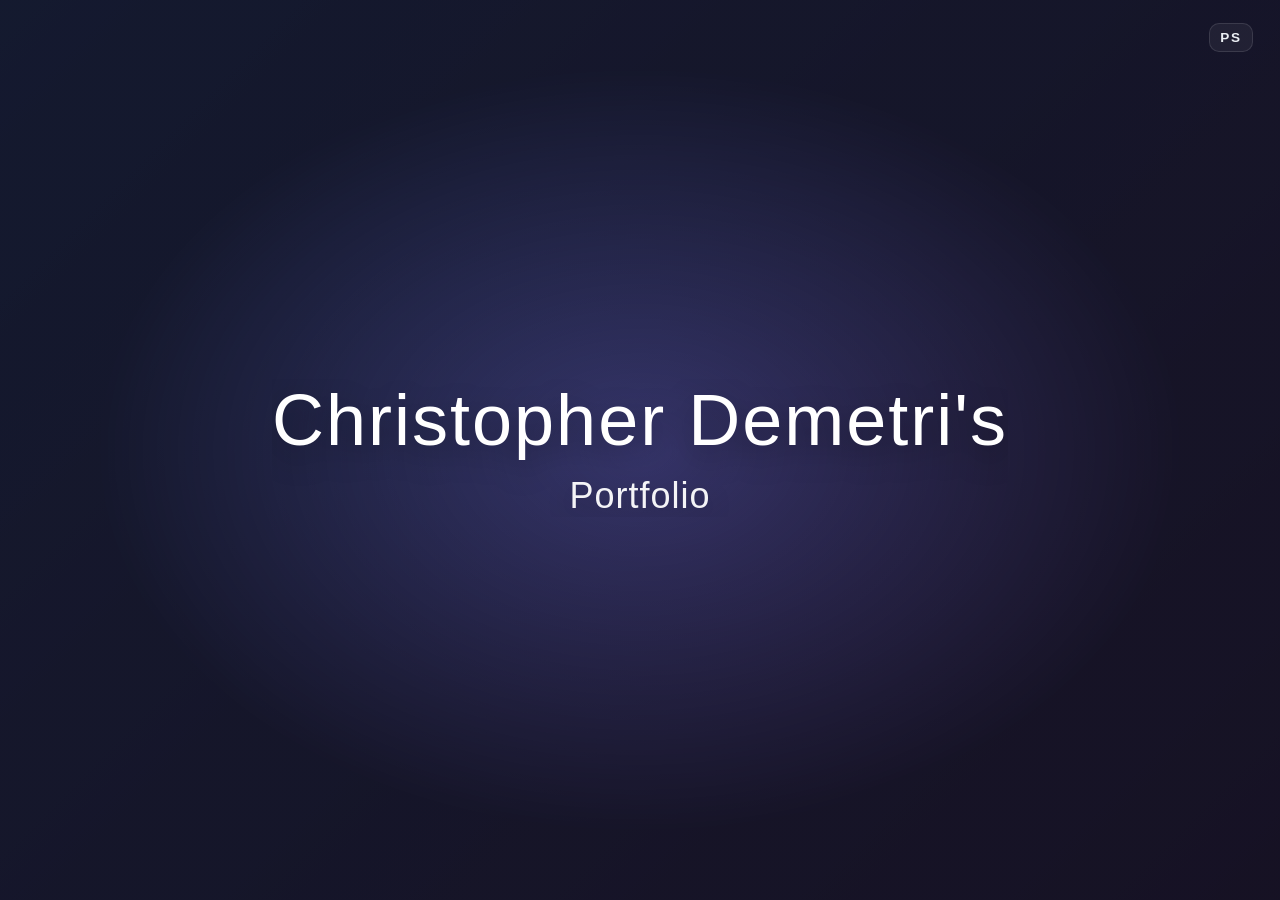
==== commit 2a500f9c: "fix" ====
--- a/index.html
+++ b/index.html
@@ -1,85 +1,234 @@
 <!DOCTYPE html>
 <html lang="en">
 <head>
-  <meta charset="UTF-8">
-  <meta name="viewport" content="width=device-width, initial-scale=1.0">
-  <title>Christopher Demetri Portfolio</title>
-  <link rel="stylesheet" href="style.css">
+    <meta charset="UTF-8">
+    <meta name="viewport" content="width=device-width, initial-scale=1.0">
+    <title>Christopher Demetri's Portfolio</title>
+    <style>
+        * {
+            margin: 0;
+            padding: 0;
+            box-sizing: border-box;
+        }
+
+        body {
+            width: 100%;
+            height: 100vh;
+            background: linear-gradient(135deg, #667eea 0%, #764ba2 100%);
+            display: flex;
+            justify-content: center;
+            align-items: center;
+            font-family: 'Arial', sans-serif;
+            overflow: hidden;
+        }
+
+        .landing-container {
+            text-align: center;
+            position: relative;
+            max-width: 90%;
+        }
+
+        .text-wrapper {
+            display: inline-block;
+            position: relative;
+            overflow: hidden;
+        }
+
+        .main-text {
+            font-family: "jovie-glow", sans-serif;
+            font-size: clamp(32px, 6.5vw, 72px);
+            font-weight: 500;
+            font-style: normal;
+            color: white;
+            letter-spacing: 2px;
+            text-shadow: 0 10px 30px rgba(0, 0, 0, 0.35);
+            opacity: 0;
+            transform: translateY(8px);
+            transition: opacity 600ms cubic-bezier(.2,.9,.3,1), transform 600ms cubic-bezier(.2,.9,.3,1);
+        }
+
+        .portfolio-text {
+            font-family: "jovie-glow", sans-serif;
+            font-size: clamp(20px, 3.5vw, 36px);
+            font-weight: 500;
+            font-style: normal;
+            color: rgba(255, 255, 255, 0.95);
+            letter-spacing: 1px;
+            margin-top: 14px;
+            text-shadow: 0 8px 25px rgba(0, 0, 0, 0.28);
+            opacity: 0;
+            transform: translateY(8px);
+            transition: opacity 640ms cubic-bezier(.2,.9,.3,1), transform 640ms cubic-bezier(.2,.9,.3,1);
+            transition-delay: 80ms;
+        }
+
+        @keyframes slideInFromLeft {
+            0% {
+                opacity: 0;
+                clip-path: inset(0 100% 0 0);
+                transform: translateX(-100px);
+            }
+            50% {
+                opacity: 1;
+            }
+            100% {
+                opacity: 1;
+                clip-path: inset(0 0 0 0);
+                transform: translateX(0);
+            }
+        }
+
+        @keyframes shimmer {
+            0% {
+                background-position: 200% 0;
+            }
+            100% {
+                background-position: -200% 0;
+            }
+        }
+
+        /* Optional: Add a subtle floating effect */
+        @keyframes float {
+            0%, 100% {
+                transform: translateY(0px);
+            }
+            50% {
+                transform: translateY(-10px);
+            }
+        }
+
+        .landing-container {
+            animation: float 4s ease-in-out 6s infinite;
+        }
+
+        /* sparkle background (one-shot) */
+        #sparkle-bg {
+            position: fixed;
+            inset: 0;
+            z-index: -1;
+            pointer-events: none;
+            overflow: hidden;
+            background: radial-gradient(ellipse at center, rgba(8,14,30,0.55) 0%, rgba(6,8,14,0.85) 60%);
+        }
+
+        .sparkle {
+            position: absolute;
+            width: 10px;
+            height: 10px;
+            border-radius: 50%;
+            background: radial-gradient(circle at 30% 30%, #fff 0%, #9fd6ff 40%, rgba(109,180,255,0.12) 60%);
+            box-shadow: 0 6px 18px rgba(76,170,255,0.18), 0 0 8px rgba(255,255,255,0.12) inset;
+            opacity: 0;
+            transform: translate(-50%, -50%) scale(0.6);
+        }
+
+        @keyframes sparkle-in {
+            0% { opacity: 0; transform: translate(-50%, -50%) scale(0.2); filter: blur(6px); }
+            60% { opacity: 1; transform: translate(-50%, -50%) scale(1); filter: blur(0px); }
+            100% { opacity: 1; transform: translate(-50%, -50%) scale(1); }
+        }
+
+        @keyframes sparkle-explode {
+            0% { opacity: 1; transform: translate(-50%, -50%) scale(1); }
+            100% { opacity: 0; transform: translate(var(--dx), var(--dy)) scale(1.6); filter: blur(2px); }
+        }
+
+        /* show state */
+        .landing-container.show .main-text,
+        .landing-container.show .portfolio-text {
+            opacity: 1;
+            transform: translateY(0);
+        }
+
+        /* top-right PS-like logo */
+        .ps-logo {
+            position: fixed;
+            top: 18px;
+            right: 18px;
+            width: 62px;
+            height: 38px;
+            display: grid;
+            place-items: center;
+            z-index: 40;
+            pointer-events: none;
+            opacity: 0.95;
+        }
+
+        .ps-badge {
+            display: inline-flex;
+            align-items: center;
+            gap: 8px;
+            padding: 6px 10px;
+            border-radius: 10px;
+            background: rgba(255,255,255,0.06);
+            border: 1px solid rgba(255,255,255,0.12);
+            color: #f7fbff;
+            font-weight: 800;
+            letter-spacing: 0.12em;
+            font-size: 0.85rem;
+        }
+
+        /* no fade-out: redirect will occur after 5s */
+    </style>
 </head>
 <body>
-  <div class="background-layer"></div>
-  <div id="sparkle-background" aria-hidden="true"></div>
-  <!-- Redirect root to land.html so the landing screen is the first thing visitors see -->
-  <script>
-    (function() {
-      const params = new URLSearchParams(location.search);
-      const skip = params.has('skipLand');
-      const ref = document.referrer || '';
-      const onRoot = location.pathname === '/' || /index\.html?$/.test(location.pathname);
-      if (onRoot && !skip && !/land\.html/.test(ref)) {
-        location.replace('land.html');
-      }
-    })();
-  </script>
-  <header class="topbar">
-    <div class="profile-block">
-      <div class="profile-icon">CD</div>
-      <div>
-        <div class="profile-name">Christopher Demetri</div>
-        <div class="profile-sub">Senior Portfolio</div>
-      </div>
+    <div id="sparkle-bg" aria-hidden="true"></div>
+    <div class="landing-container">
+        <div class="text-wrapper">
+            <div class="main-text">Christopher Demetri's</div>
+            <div class="portfolio-text">Portfolio</div>
+        </div>
     </div>
-    <div class="topbar-right">
-      <a class="topbar-button" href="about.html">About Me Page</a>
-      <div class="status-block">
-        <div class="status-chip" id="status-datetime" aria-live="polite"></div>
-      </div>
-    </div>
-  </header>
-
-  <main class="home-screen">
-    <section class="xmb-panel">
-      <div class="xmb-detail">
-        <div class="xmb-hero">Projects</div>
-        <div class="xmb-copy">Click a year below to view only the project details for that year.</div>
-      </div>
-
-      <div class="xmb-row" role="list">
-        <button class="xmb-item" data-year="sophomore" aria-selected="false" role="listitem">
-          <span class="xmb-icon">S</span>
-          <span class="xmb-label">Sophomore</span>
-        </button>
-        <button class="xmb-item" data-year="junior" aria-selected="false" role="listitem">
-          <span class="xmb-icon">J</span>
-          <span class="xmb-label">Junior</span>
-        </button>
-        <button class="xmb-item" data-year="senior" aria-selected="false" role="listitem">
-          <span class="xmb-icon">S</span>
-          <span class="xmb-label">Senior</span>
-        </button>
-      </div>
-    </section>
-
-    <section class="project-grid">
-      <article class="project-card" data-year="sophomore">
-        <h2>SOPHOMORE YEAR</h2>
-        <div class="project-countdown"></div>
-      </article>
-
-      <article class="project-card" data-year="junior">
-        <h2>JUNIOR YEAR</h2>
-        <div class="project-images"></div>
-      </article>
-
-      <article class="project-card" data-year="senior">
-        <h2>SENIOR YEAR</h2>
-        <div class="project-images"></div>
-      </article>
-    </section>
-  </main>
-
-  <footer class="footer-bar">Use left / right arrow keys or click icons. Press Enter to open the selected year.</footer>
-
-  <script src="script.js"></script>
+        <!-- PlayStation-like logo top-right -->
+        <div class="ps-logo" aria-hidden="true">
+            <div class="ps-badge">PS</div>
+        </div>
+
+        <script>
+            // Start sparkle animation once and redirect after 5s
+            document.addEventListener('DOMContentLoaded', () => {
+                const container = document.querySelector('.landing-container');
+                const sparkRoot = document.getElementById('sparkle-bg');
+                if (!container || !sparkRoot) return;
+
+                // show text (fade/slide in)
+                requestAnimationFrame(() => container.classList.add('show'));
+
+                // create a burst of sparkles that animate once
+                const sparkCount = 28;
+                const centerX = window.innerWidth / 2;
+                const centerY = window.innerHeight / 2;
+
+                for (let i = 0; i < sparkCount; i++) {
+                    const s = document.createElement('div');
+                    s.className = 'sparkle';
+
+                    // random starting offset near center
+                    const startX = centerX + (Math.random() - 0.5) * 140;
+                    const startY = centerY + (Math.random() - 0.5) * 60;
+                    s.style.left = startX + 'px';
+                    s.style.top = startY + 'px';
+
+                    // explosion vector
+                    const angle = Math.random() * Math.PI * 2;
+                    const distance = 160 + Math.random() * 300;
+                    const dx = Math.cos(angle) * distance + (Math.random() - 0.5) * 40;
+                    const dy = Math.sin(angle) * distance + (Math.random() - 0.5) * 40;
+                    s.style.setProperty('--dx', dx + 'px');
+                    s.style.setProperty('--dy', dy + 'px');
+
+                    const inDelay = Math.random() * 600; // up to 0.6s
+                    const inDur = 560 + Math.random() * 480; // ~0.56-1.04s
+                    const explodeDelay = inDelay + inDur + 500 + Math.random() * 1200;
+                    const explodeDur = 640 + Math.random() * 560;
+
+                    s.style.animation = `sparkle-in ${inDur}ms ease ${inDelay}ms forwards, sparkle-explode ${explodeDur}ms ease ${explodeDelay}ms forwards`;
+                    sparkRoot.appendChild(s);
+                }
+
+                // redirect after 5 seconds to portfolio page
+                setTimeout(() => { window.location.href = 'portfolio.html'; }, 5000);
+            });
+                </script>
 </body>
 </html>
